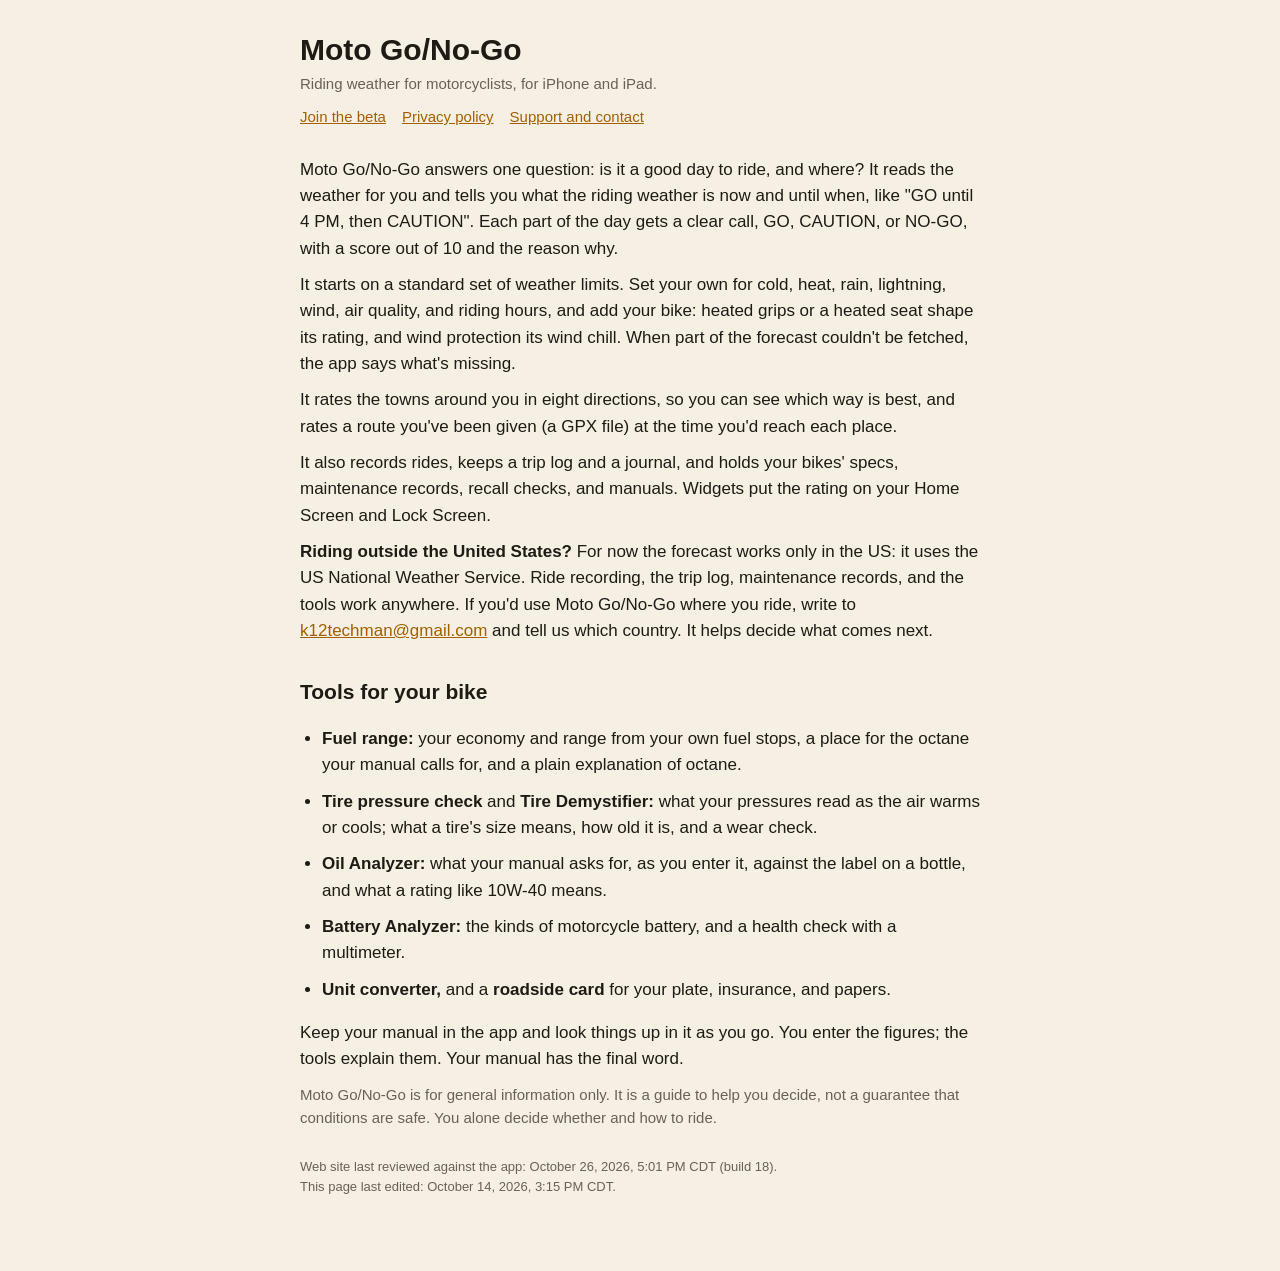
==== index.html @ 058bfad8 "Web site reviewed against build 18 (the stamp alone) Co-Authored-By: Claude Opus 5.5 <noreply@anthro" ====
<!doctype html>
<html lang="en">
<head>
<meta charset="utf-8">
<meta name="viewport" content="width=device-width, initial-scale=1">
<title>Moto Go/No-Go</title>
<link rel="stylesheet" href="style.css">
</head>
<body>
<main>
<h1>Moto Go/No-Go</h1>
<p class="muted">Riding weather for motorcyclists, for iPhone and iPad.</p>
<nav><a href="beta/">Join the beta</a><a href="privacy.html">Privacy policy</a><a href="support.html">Support and contact</a></nav>
<p>Moto Go/No-Go answers one question: is it a good day to ride, and where? It reads the weather for you and tells you
what the riding weather is now and until when, like "GO until 4 PM, then CAUTION". Each part of the day gets a
clear call, GO, CAUTION, or NO-GO, with a score out of 10 and the reason why.</p>
<p>It starts on a standard set of weather limits. Set your own for cold, heat, rain, lightning, wind, air quality,
and riding hours, and add your bike: heated grips or a heated seat shape its rating, and wind protection its wind
chill. When part of the forecast couldn't be fetched, the app says what's missing.</p>
<p>It rates the towns around you in eight directions, so you can see which way is best, and rates a route you've been
given (a GPX file) at the time you'd reach each place.</p>
<p>It also records rides, keeps a trip log and a journal, and holds your bikes' specs, maintenance records, recall
checks, and manuals. Widgets put the rating on your Home Screen and Lock Screen.</p>
<p><strong>Riding outside the United States?</strong> For now the forecast works only in the US: it uses the US
National Weather Service. Ride recording, the trip log, maintenance records, and the tools work anywhere. If you'd use
Moto Go/No-Go where you ride, write
to <a href="mailto:k12techman@gmail.com">k12techman@gmail.com</a> and tell us which country. It helps decide what comes
next.</p>

<h2>Tools for your bike</h2>
<ul>
<li><strong>Fuel range:</strong> your economy and range from your own fuel stops, a place for the octane your
manual calls for, and a plain explanation of octane.</li>
<li><strong>Tire pressure check</strong> and <strong>Tire Demystifier:</strong> what your pressures read as the air
warms or cools; what a tire's size means, how old it is, and a wear check.</li>
<li><strong>Oil Analyzer:</strong> what your manual asks for, as you enter it, against the label on a bottle, and
what a rating like 10W-40 means.</li>
<li><strong>Battery Analyzer:</strong> the kinds of motorcycle battery, and a health check with a multimeter.</li>
<li><strong>Unit converter,</strong> and a <strong>roadside card</strong> for your plate, insurance, and papers.</li>
</ul>
<p>Keep your manual in the app and look things up in it as you go. You enter the figures; the tools explain them. Your
manual has the final word.</p>

<p class="muted">Moto Go/No-Go is for general information only. It is a guide to help you decide, not a guarantee that
conditions are safe. You alone decide whether and how to ride.</p>
<p class="muted stamp">Web site last reviewed against the app: <time datetime="2026-10-26T17:01-05:00">October 26, 2026, 5:01 PM CDT</time> (build 18).<br>This page last edited: <time datetime="2026-10-14T15:15-05:00">October 14, 2026, 3:15 PM CDT</time>.</p>
</main>
</body>
</html>
---- style.css ----
:root { color-scheme: light dark; --bg: #f6f0e4; --text: #1f1a14; --muted: #6a6055; --accent: #a35f00; --card: #fffaf0; }
@media (prefers-color-scheme: dark) { :root { --bg: #17140f; --text: #f2ece1; --muted: #a89f92; --accent: #e3a04a; --card: #221d16; } }
* { box-sizing: border-box; }
body { margin: 0; background: var(--bg); color: var(--text); font: 17px/1.55 -apple-system, BlinkMacSystemFont, "Segoe UI", Roboto, sans-serif; }
main { max-width: 720px; margin: 0 auto; padding: 32px 20px 64px; }
h1 { font-size: 30px; line-height: 1.2; margin: 0 0 4px; }
h2 { font-size: 21px; margin: 32px 0 8px; }
p, li { margin: 0 0 10px; }
ul { padding-left: 22px; }
a { color: var(--accent); }
.muted { color: var(--muted); font-size: 15px; }
nav { margin: 0 0 28px; font-size: 15px; }
nav a { margin-right: 16px; }
.card { background: var(--card); border-radius: 14px; padding: 16px 18px; margin: 18px 0; }
.app { display: flex; align-items: center; gap: 16px; margin: 0 0 20px; }
.app img { width: 84px; height: 84px; border-radius: 19px; flex: none; }
.button { display: inline-block; background: var(--accent); color: #fff; font-weight: 600; text-decoration: none; padding: 12px 22px; border-radius: 12px; }
@media (prefers-color-scheme: dark) { .button { color: #17140f; } }
ol { padding-left: 22px; }
ol li { margin: 0 0 14px; }
.qr { display: flex; align-items: center; gap: 18px; flex-wrap: wrap; }
.qr img { width: 168px; height: 168px; border-radius: 8px; flex: none; }
.stamp { margin-top: 28px; font-size: 13px; }
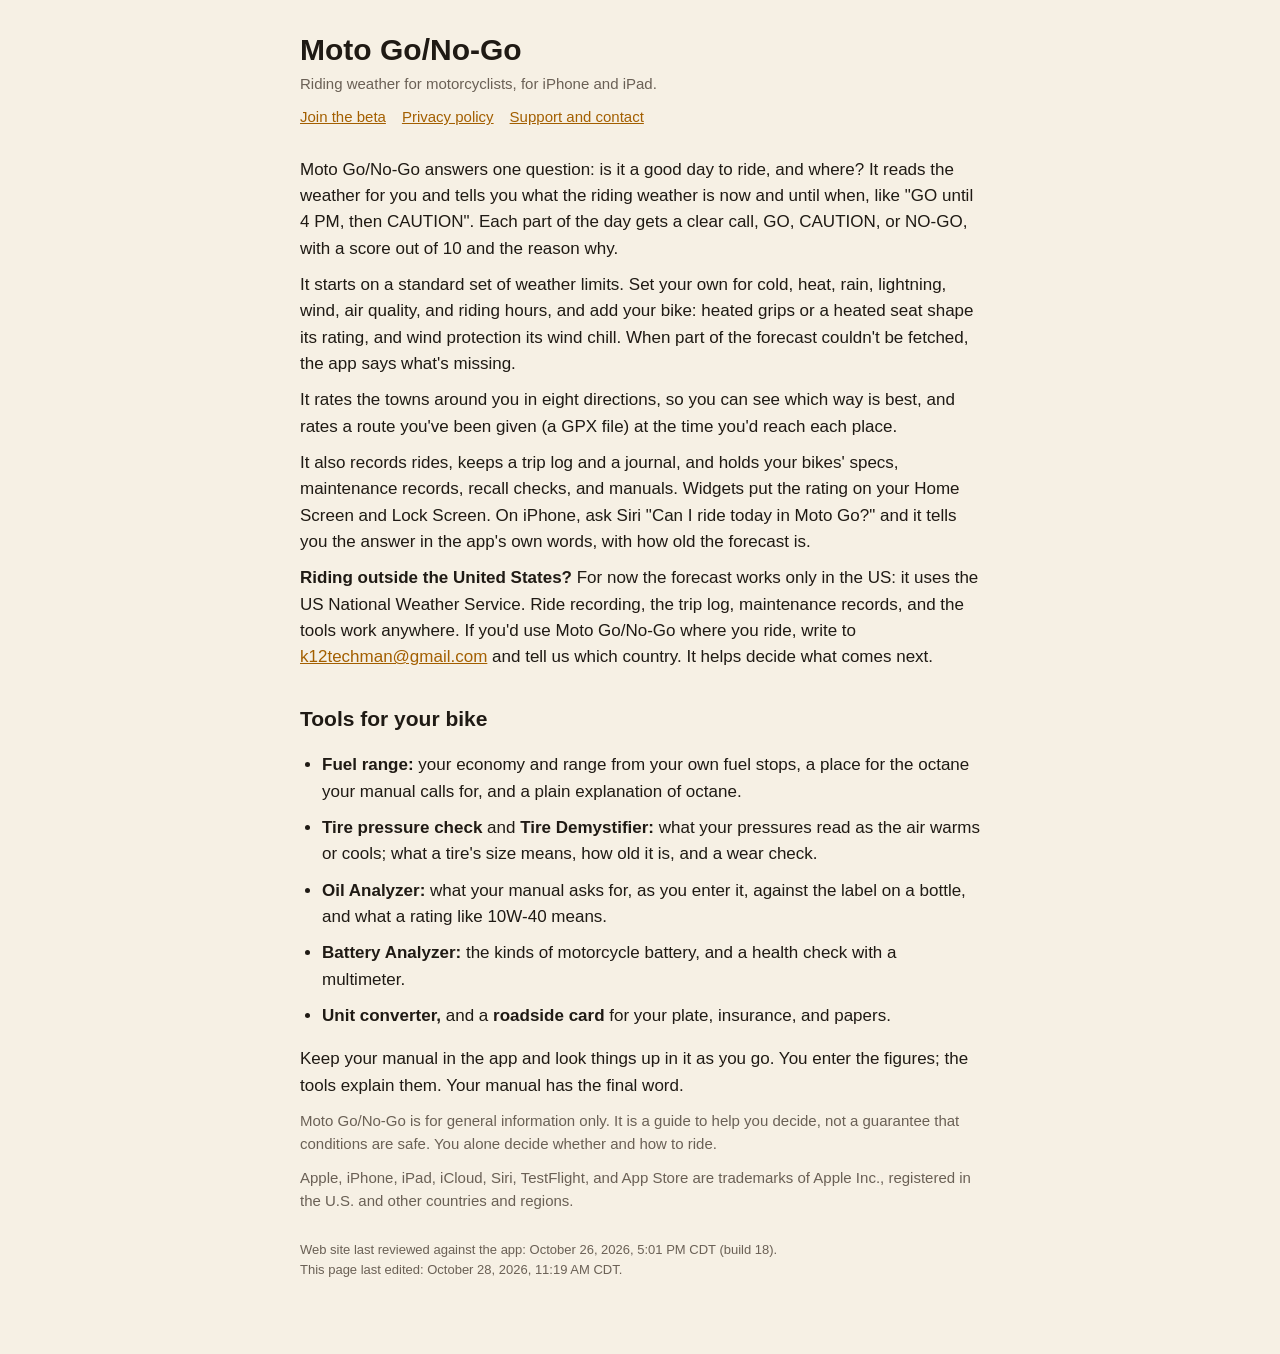
==== commit 1a0759a5: "Build 18's release-day list (Drew's yes, 2026-10-28): the home page on the voice action; the privacy" ====
--- a/index.html
+++ b/index.html
@@ -20,7 +20,8 @@
 <p>It rates the towns around you in eight directions, so you can see which way is best, and rates a route you've been
 given (a GPX file) at the time you'd reach each place.</p>
 <p>It also records rides, keeps a trip log and a journal, and holds your bikes' specs, maintenance records, recall
-checks, and manuals. Widgets put the rating on your Home Screen and Lock Screen.</p>
+checks, and manuals. Widgets put the rating on your Home Screen and Lock Screen. On iPhone, ask Siri "Can I ride today
+in Moto Go?" and it tells you the answer in the app's own words, with how old the forecast is.</p>
 <p><strong>Riding outside the United States?</strong> For now the forecast works only in the US: it uses the US
 National Weather Service. Ride recording, the trip log, maintenance records, and the tools work anywhere. If you'd use
 Moto Go/No-Go where you ride, write
@@ -43,7 +44,8 @@
 
 <p class="muted">Moto Go/No-Go is for general information only. It is a guide to help you decide, not a guarantee that
 conditions are safe. You alone decide whether and how to ride.</p>
-<p class="muted stamp">Web site last reviewed against the app: <time datetime="2026-10-26T17:01-05:00">October 26, 2026, 5:01 PM CDT</time> (build 18).<br>This page last edited: <time datetime="2026-10-14T15:15-05:00">October 14, 2026, 3:15 PM CDT</time>.</p>
+<p class="muted">Apple, iPhone, iPad, iCloud, Siri, TestFlight, and App Store are trademarks of Apple Inc., registered in the U.S. and other countries and regions.</p>
+<p class="muted stamp">Web site last reviewed against the app: <time datetime="2026-10-26T17:01-05:00">October 26, 2026, 5:01 PM CDT</time> (build 18).<br>This page last edited: <time datetime="2026-10-28T11:19-05:00">October 28, 2026, 11:19 AM CDT</time>.</p>
 </main>
 </body>
 </html>
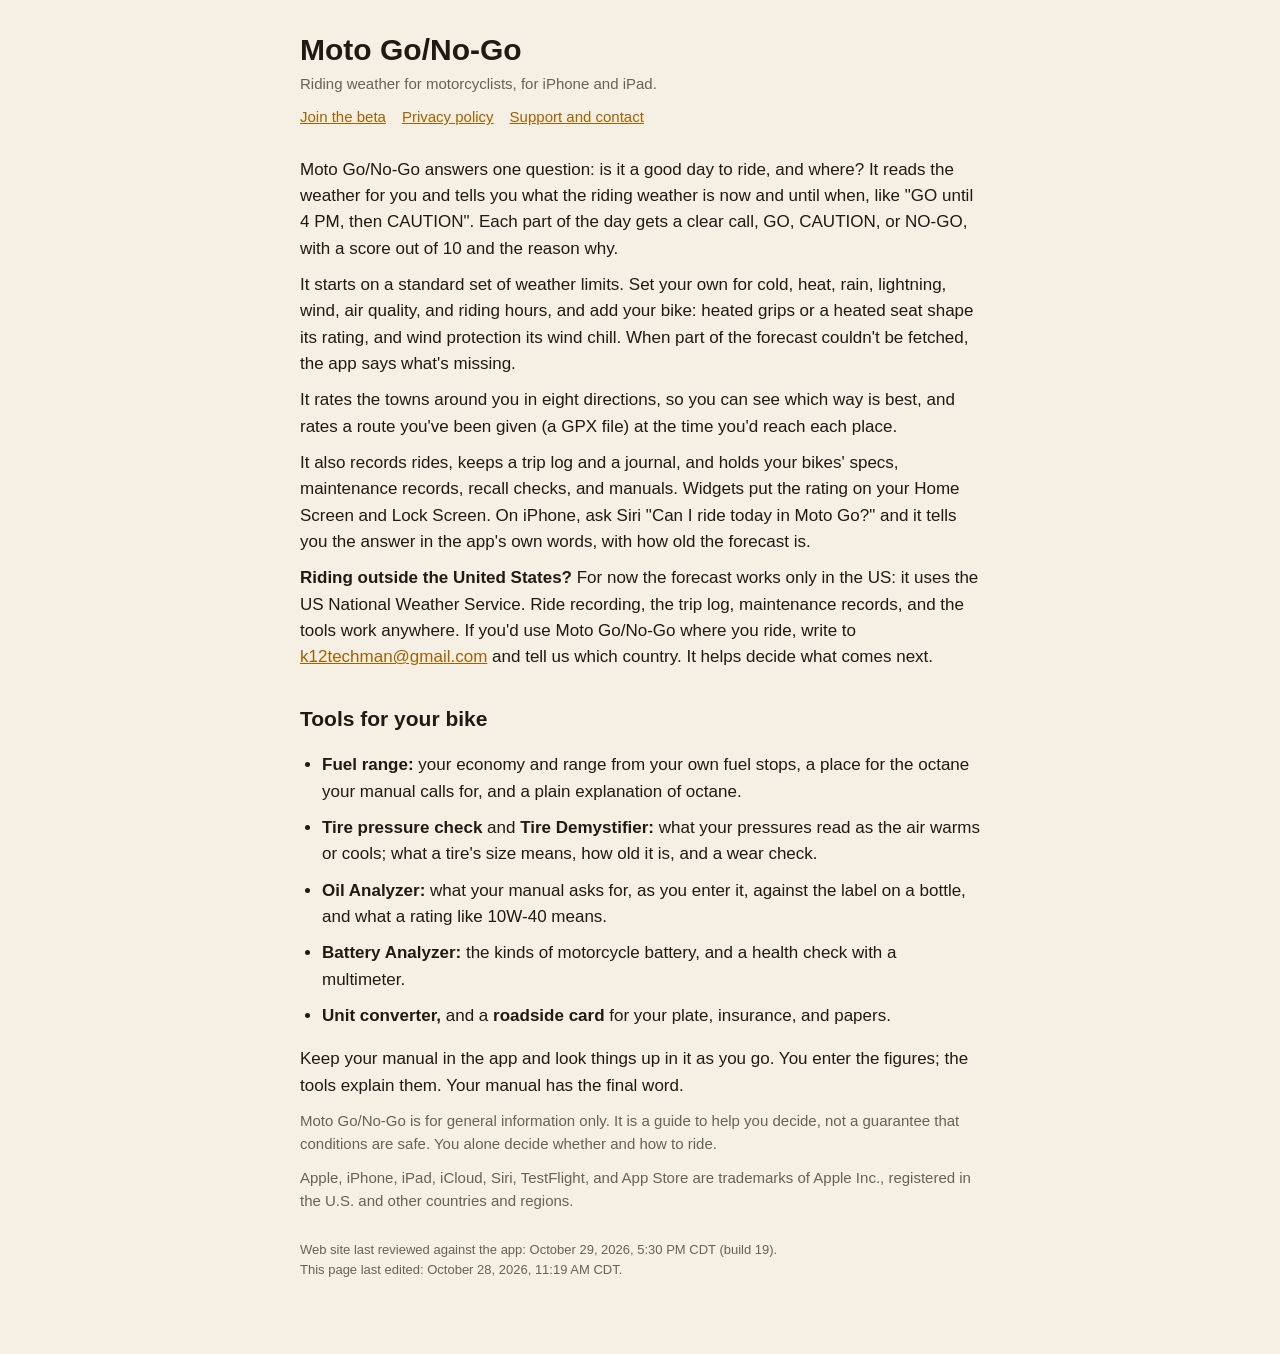
==== commit 108b2f63: "Stamp: web site reviewed against build 19 (2026-10-29, 5:30 PM CDT)" ====
--- a/index.html
+++ b/index.html
@@ -45,7 +45,7 @@
 <p class="muted">Moto Go/No-Go is for general information only. It is a guide to help you decide, not a guarantee that
 conditions are safe. You alone decide whether and how to ride.</p>
 <p class="muted">Apple, iPhone, iPad, iCloud, Siri, TestFlight, and App Store are trademarks of Apple Inc., registered in the U.S. and other countries and regions.</p>
-<p class="muted stamp">Web site last reviewed against the app: <time datetime="2026-10-26T17:01-05:00">October 26, 2026, 5:01 PM CDT</time> (build 18).<br>This page last edited: <time datetime="2026-10-28T11:19-05:00">October 28, 2026, 11:19 AM CDT</time>.</p>
+<p class="muted stamp">Web site last reviewed against the app: <time datetime="2026-10-29T17:30-05:00">October 29, 2026, 5:30 PM CDT</time> (build 19).<br>This page last edited: <time datetime="2026-10-28T11:19-05:00">October 28, 2026, 11:19 AM CDT</time>.</p>
 </main>
 </body>
 </html>
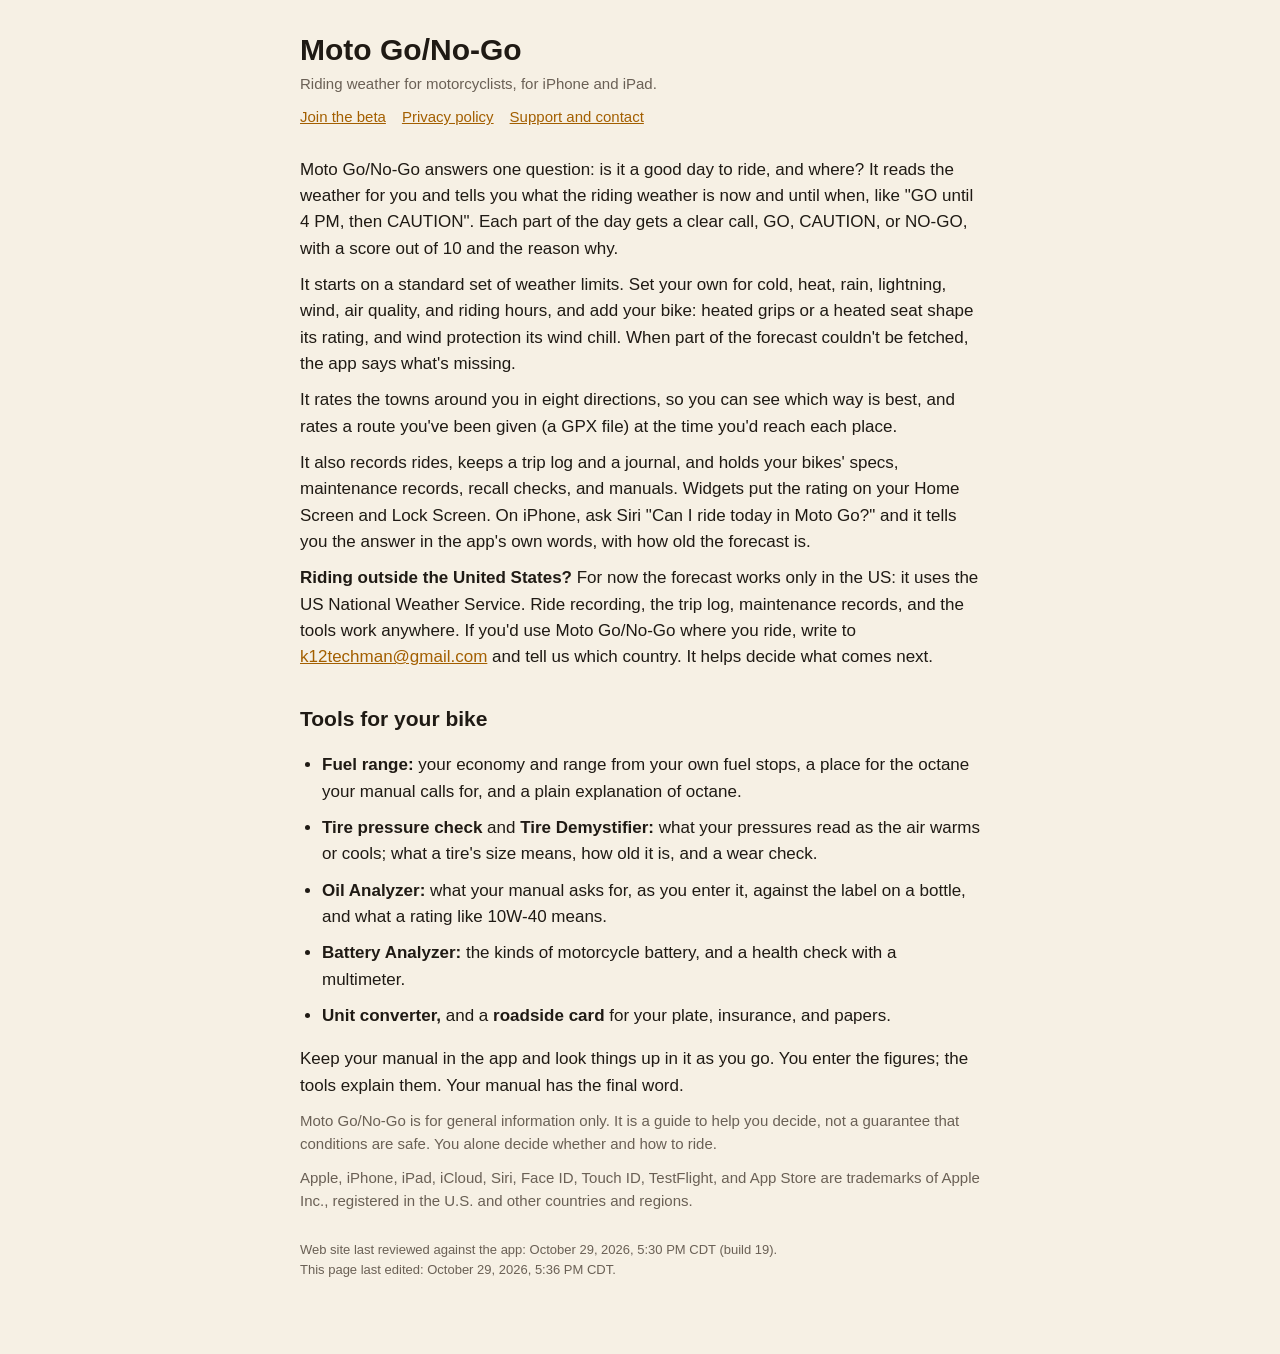
==== commit 91de4e9e: "Apple's credit line names Face ID and Touch ID (all four pages); edited stamps 2026-10-29, 5:36 PM C" ====
--- a/index.html
+++ b/index.html
@@ -44,8 +44,8 @@
 
 <p class="muted">Moto Go/No-Go is for general information only. It is a guide to help you decide, not a guarantee that
 conditions are safe. You alone decide whether and how to ride.</p>
-<p class="muted">Apple, iPhone, iPad, iCloud, Siri, TestFlight, and App Store are trademarks of Apple Inc., registered in the U.S. and other countries and regions.</p>
-<p class="muted stamp">Web site last reviewed against the app: <time datetime="2026-10-29T17:30-05:00">October 29, 2026, 5:30 PM CDT</time> (build 19).<br>This page last edited: <time datetime="2026-10-28T11:19-05:00">October 28, 2026, 11:19 AM CDT</time>.</p>
+<p class="muted">Apple, iPhone, iPad, iCloud, Siri, Face&nbsp;ID, Touch&nbsp;ID, TestFlight, and App&nbsp;Store are trademarks of Apple Inc., registered in the U.S. and other countries and regions.</p>
+<p class="muted stamp">Web site last reviewed against the app: <time datetime="2026-10-29T17:30-05:00">October 29, 2026, 5:30 PM CDT</time> (build 19).<br>This page last edited: <time datetime="2026-10-29T17:36-05:00">October 29, 2026, 5:36 PM CDT</time>.</p>
 </main>
 </body>
 </html>
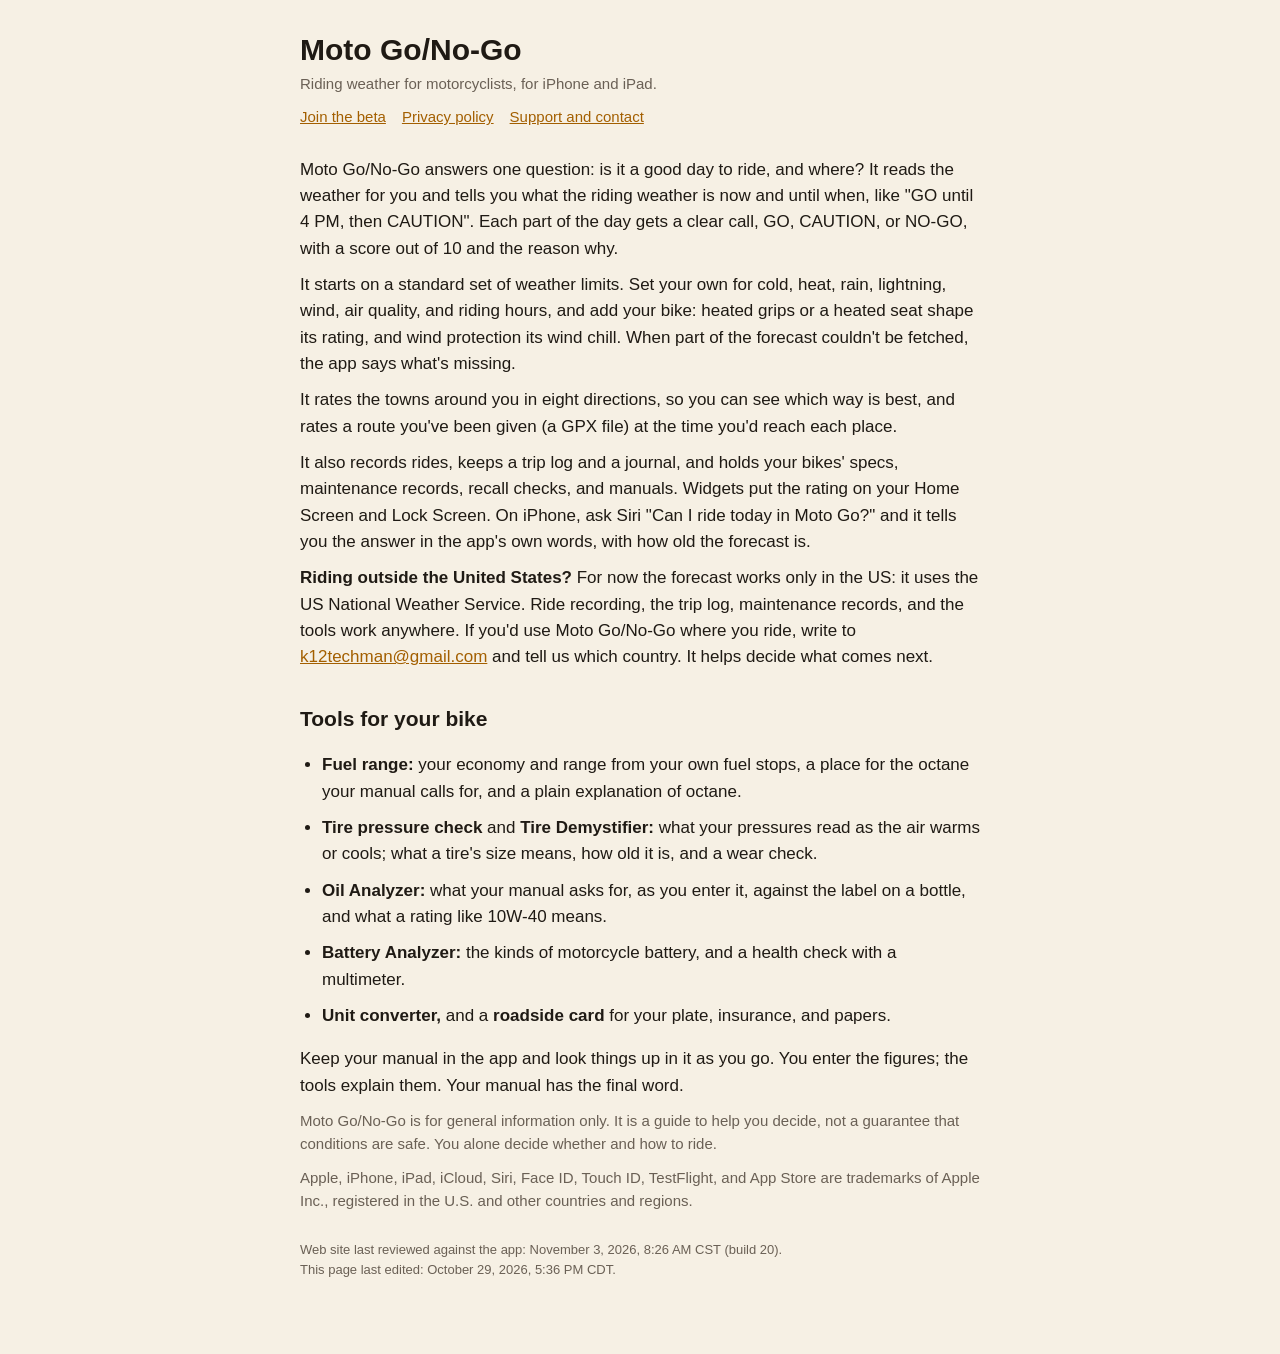
==== commit a7a3e4f1: "Stamp: web site reviewed against build 20 (November 3, 2026, 8:26 AM CST)" ====
--- a/index.html
+++ b/index.html
@@ -45,7 +45,7 @@
 <p class="muted">Moto Go/No-Go is for general information only. It is a guide to help you decide, not a guarantee that
 conditions are safe. You alone decide whether and how to ride.</p>
 <p class="muted">Apple, iPhone, iPad, iCloud, Siri, Face&nbsp;ID, Touch&nbsp;ID, TestFlight, and App&nbsp;Store are trademarks of Apple Inc., registered in the U.S. and other countries and regions.</p>
-<p class="muted stamp">Web site last reviewed against the app: <time datetime="2026-10-29T17:30-05:00">October 29, 2026, 5:30 PM CDT</time> (build 19).<br>This page last edited: <time datetime="2026-10-29T17:36-05:00">October 29, 2026, 5:36 PM CDT</time>.</p>
+<p class="muted stamp">Web site last reviewed against the app: <time datetime="2026-11-03T08:26-06:00">November 3, 2026, 8:26 AM CST</time> (build 20).<br>This page last edited: <time datetime="2026-10-29T17:36-05:00">October 29, 2026, 5:36 PM CDT</time>.</p>
 </main>
 </body>
 </html>
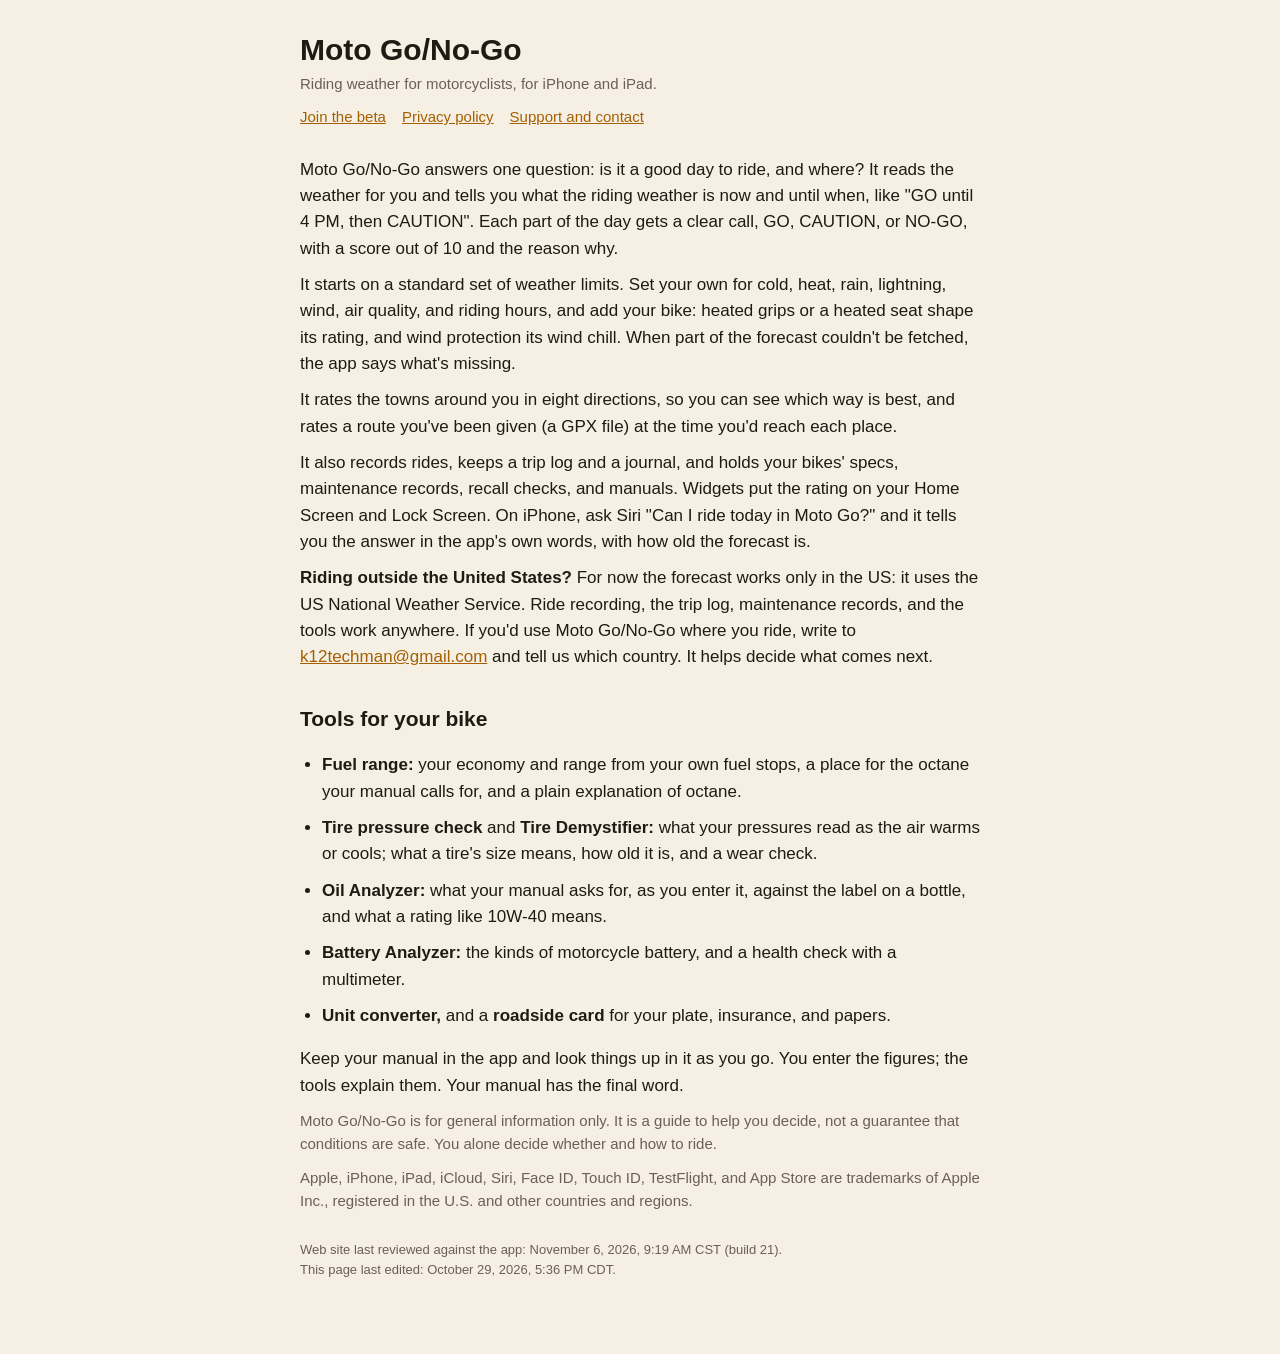
==== commit a2103504: "Web site reviewed against build 21 (stamp only)" ====
--- a/index.html
+++ b/index.html
@@ -45,7 +45,7 @@
 <p class="muted">Moto Go/No-Go is for general information only. It is a guide to help you decide, not a guarantee that
 conditions are safe. You alone decide whether and how to ride.</p>
 <p class="muted">Apple, iPhone, iPad, iCloud, Siri, Face&nbsp;ID, Touch&nbsp;ID, TestFlight, and App&nbsp;Store are trademarks of Apple Inc., registered in the U.S. and other countries and regions.</p>
-<p class="muted stamp">Web site last reviewed against the app: <time datetime="2026-11-03T08:26-06:00">November 3, 2026, 8:26 AM CST</time> (build 20).<br>This page last edited: <time datetime="2026-10-29T17:36-05:00">October 29, 2026, 5:36 PM CDT</time>.</p>
+<p class="muted stamp">Web site last reviewed against the app: <time datetime="2026-11-06T09:19-06:00">November 6, 2026, 9:19 AM CST</time> (build 21).<br>This page last edited: <time datetime="2026-10-29T17:36-05:00">October 29, 2026, 5:36 PM CDT</time>.</p>
 </main>
 </body>
 </html>
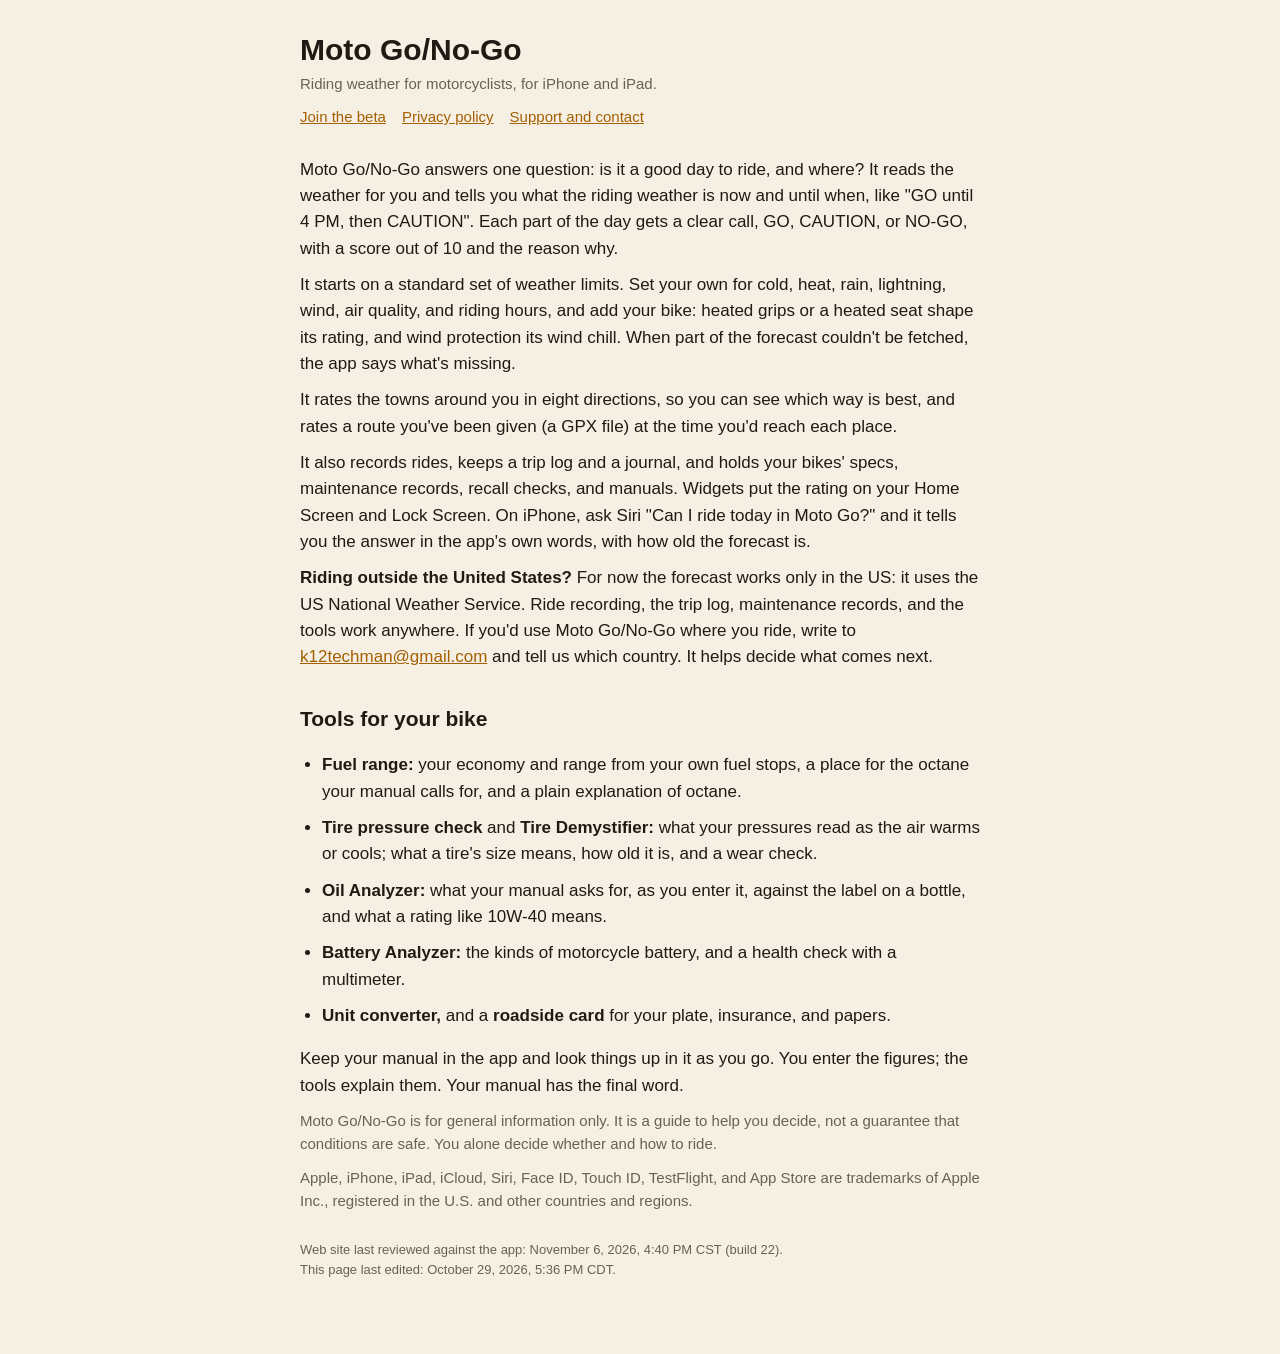
==== commit b0ce91a7: "Stamp: web site reviewed against build 22 (November 6, 2026, 4:40 PM CST); no wording changed" ====
--- a/index.html
+++ b/index.html
@@ -45,7 +45,7 @@
 <p class="muted">Moto Go/No-Go is for general information only. It is a guide to help you decide, not a guarantee that
 conditions are safe. You alone decide whether and how to ride.</p>
 <p class="muted">Apple, iPhone, iPad, iCloud, Siri, Face&nbsp;ID, Touch&nbsp;ID, TestFlight, and App&nbsp;Store are trademarks of Apple Inc., registered in the U.S. and other countries and regions.</p>
-<p class="muted stamp">Web site last reviewed against the app: <time datetime="2026-11-06T09:19-06:00">November 6, 2026, 9:19 AM CST</time> (build 21).<br>This page last edited: <time datetime="2026-10-29T17:36-05:00">October 29, 2026, 5:36 PM CDT</time>.</p>
+<p class="muted stamp">Web site last reviewed against the app: <time datetime="2026-11-06T16:40-06:00">November 6, 2026, 4:40 PM CST</time> (build 22).<br>This page last edited: <time datetime="2026-10-29T17:36-05:00">October 29, 2026, 5:36 PM CDT</time>.</p>
 </main>
 </body>
 </html>
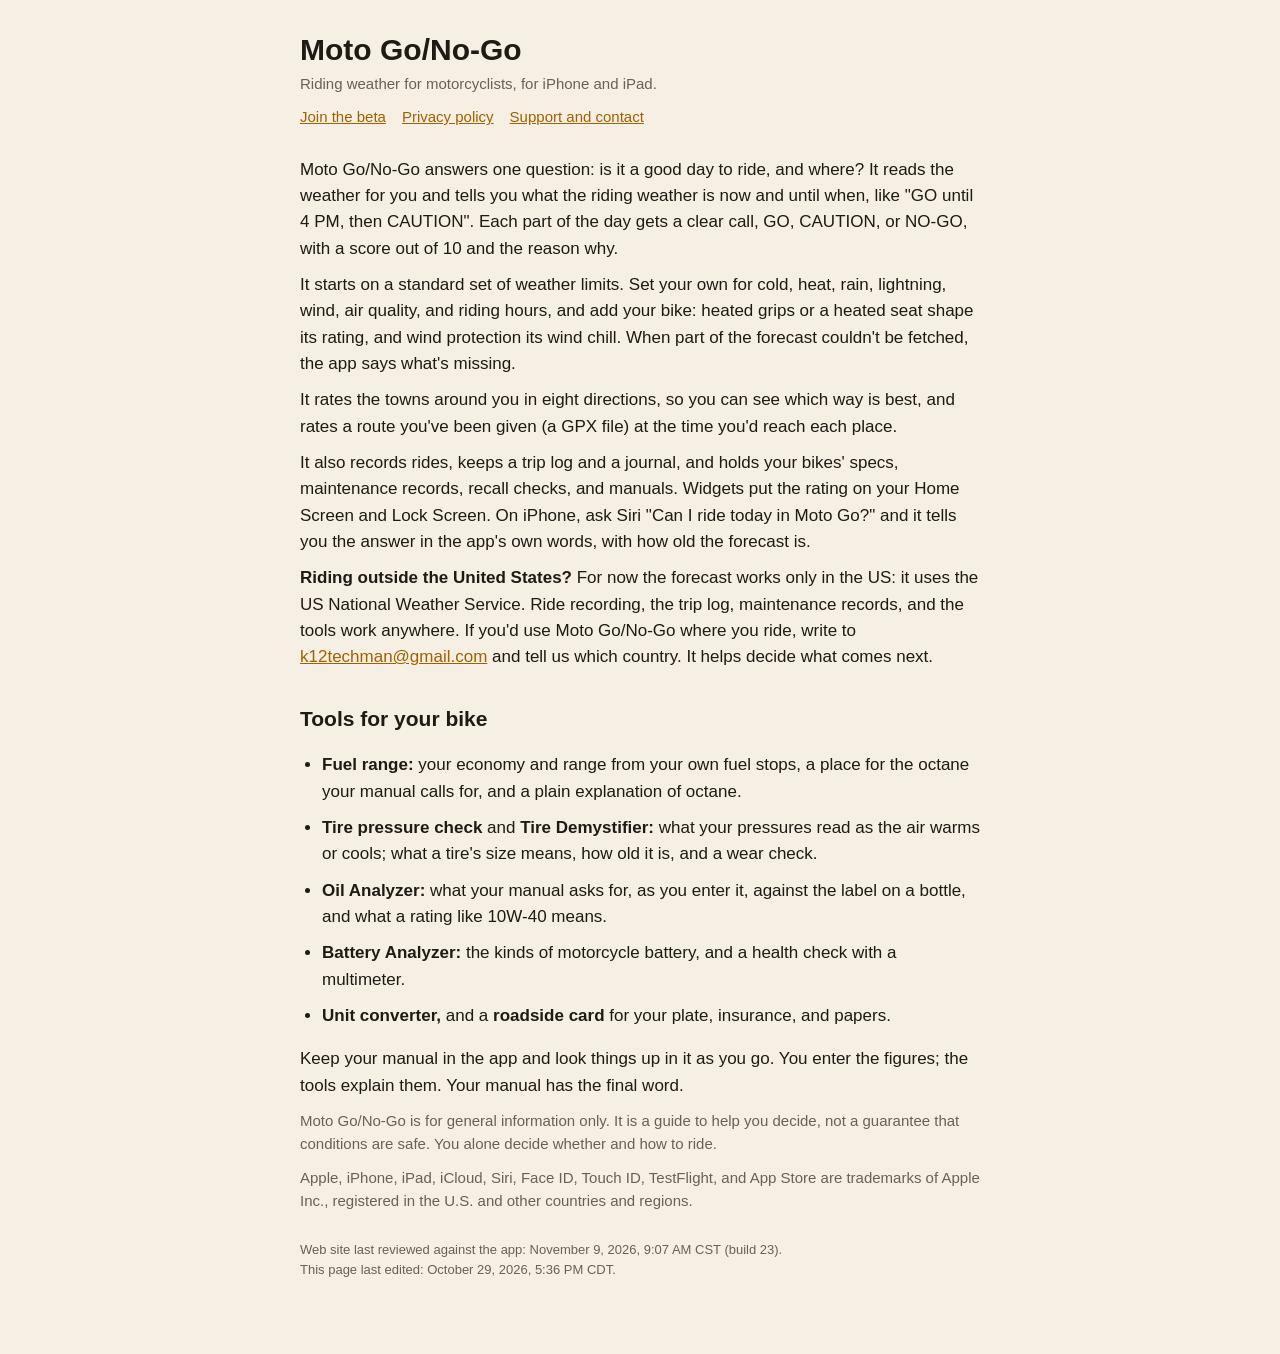
==== commit e4cc2e64: "Web site reviewed against the app's build 23: the stamp only" ====
--- a/index.html
+++ b/index.html
@@ -45,7 +45,7 @@
 <p class="muted">Moto Go/No-Go is for general information only. It is a guide to help you decide, not a guarantee that
 conditions are safe. You alone decide whether and how to ride.</p>
 <p class="muted">Apple, iPhone, iPad, iCloud, Siri, Face&nbsp;ID, Touch&nbsp;ID, TestFlight, and App&nbsp;Store are trademarks of Apple Inc., registered in the U.S. and other countries and regions.</p>
-<p class="muted stamp">Web site last reviewed against the app: <time datetime="2026-11-06T16:40-06:00">November 6, 2026, 4:40 PM CST</time> (build 22).<br>This page last edited: <time datetime="2026-10-29T17:36-05:00">October 29, 2026, 5:36 PM CDT</time>.</p>
+<p class="muted stamp">Web site last reviewed against the app: <time datetime="2026-11-09T09:07-06:00">November 9, 2026, 9:07 AM CST</time> (build 23).<br>This page last edited: <time datetime="2026-10-29T17:36-05:00">October 29, 2026, 5:36 PM CDT</time>.</p>
 </main>
 </body>
 </html>
